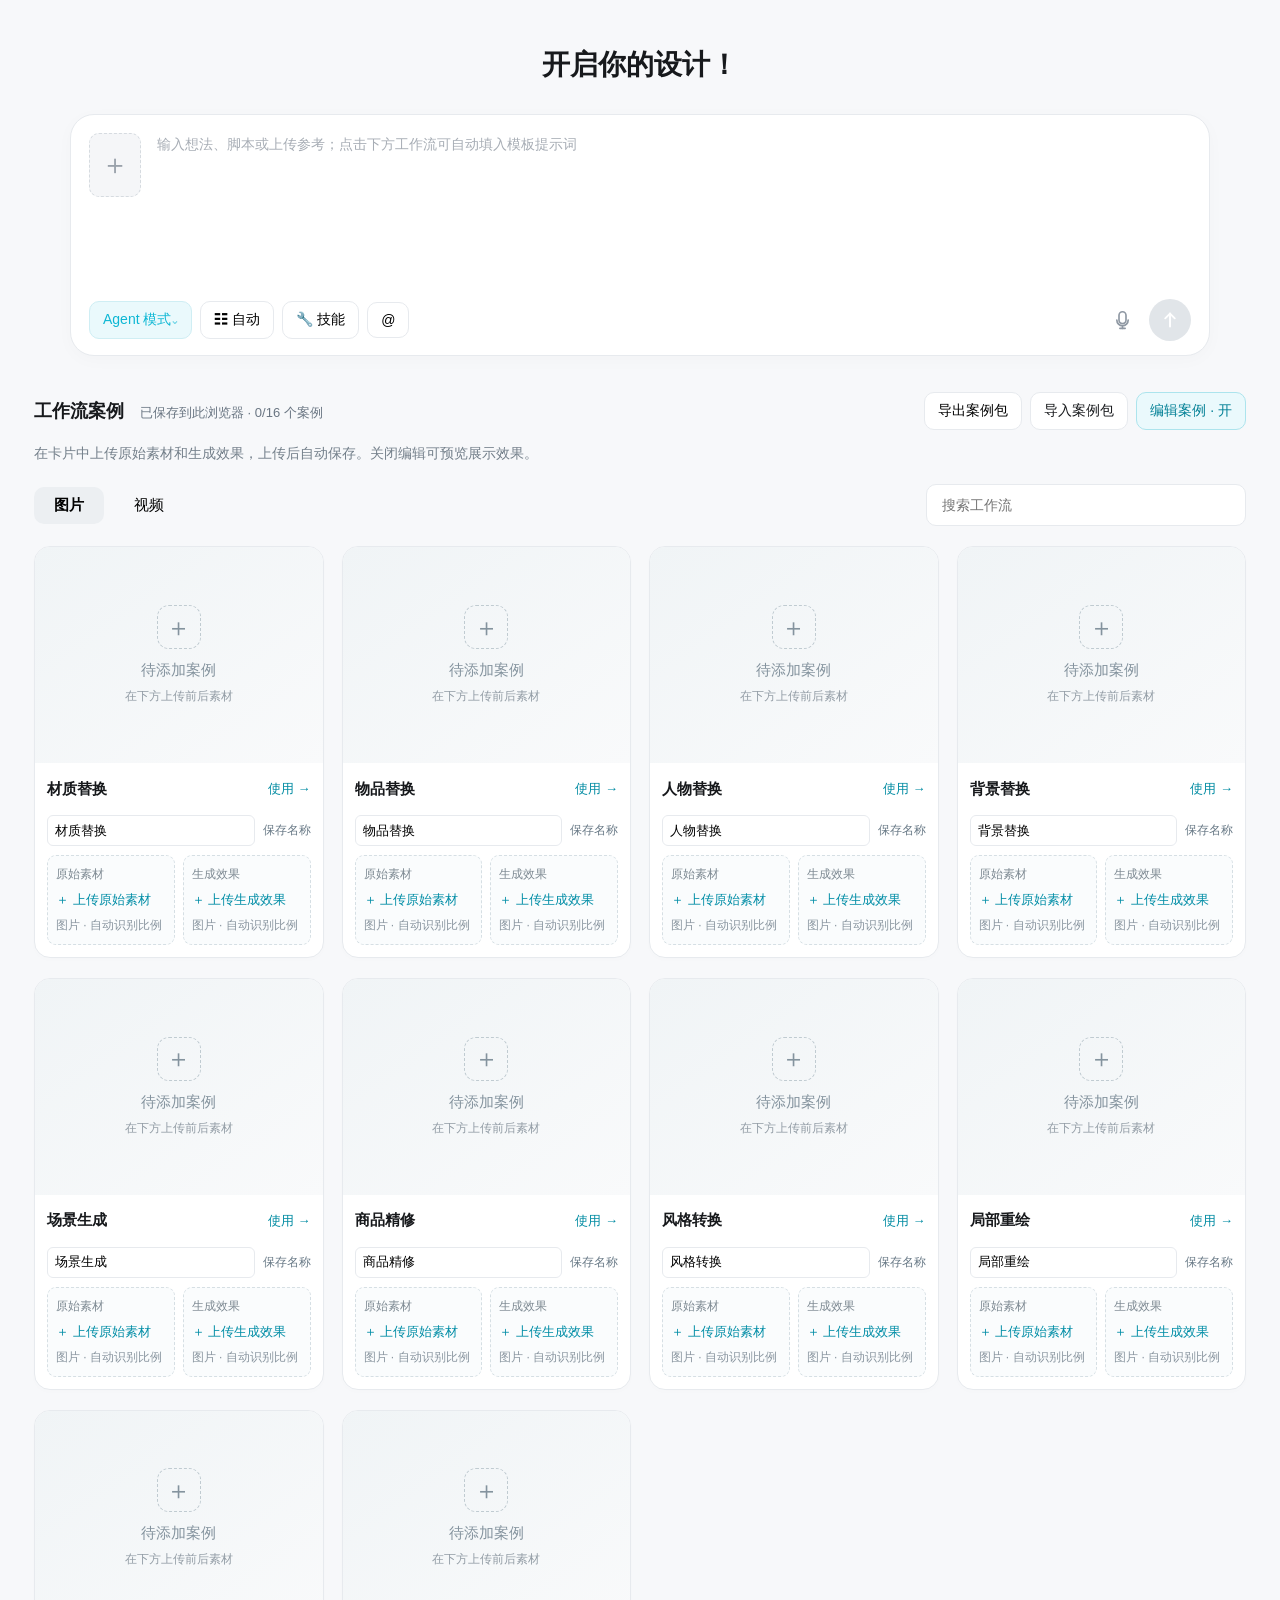
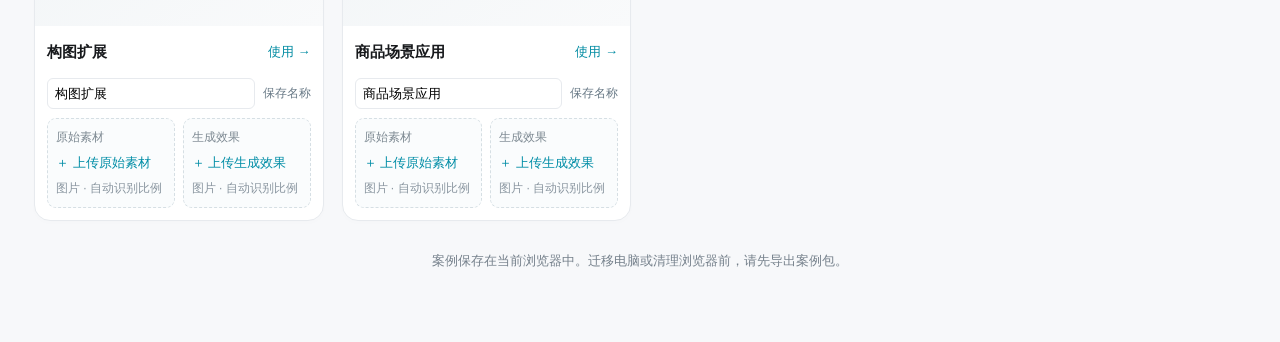
==== ai_workflow_prototype_v7_auto_panel.html @ 159d6019 "Add AI workflow prototype with case bundles, editable names and regression tests" ====
<!DOCTYPE html>
<html lang="zh-CN">
<head><meta charset="UTF-8"><meta name="viewport" content="width=device-width, initial-scale=1.0">
<title>AI 工作流创作首页 · 案例编辑版</title><link rel="stylesheet" href="styles.css"><link rel="stylesheet" href="cases.css"><link rel="icon" href="data:,">
<script src="workflows.js" defer></script><script src="cases.js" defer></script><script src="composer.js" defer></script></head>
<body>
<div class="page">
  <div class="title">开启你的设计！</div>

  <section class="composer" id="composer">
    <div class="asset-strip" id="assetStrip"></div>
    <div class="composer-main">
      <label class="upload-main" title="上传图片或视频">＋<input id="topUpload" type="file" accept="image/*,video/*" multiple hidden></label>
      <textarea id="prompt" aria-label="创作提示词" placeholder="输入想法、脚本或上传参考；点击下方工作流可自动填入模板提示词"></textarea>
    </div>
    <div class="composer-bottom">
      <div class="left-tools">
        <div class="tool mode" id="modeBtn">
          <span id="modeLabel">Agent 模式</span>⌄
          <div class="mode-menu">
            <div class="mode-item active" data-mode="agent">Agent 模式 <span>✓</span></div>
            <div class="mode-item" data-mode="image">图片生成</div>
            <div class="mode-item" data-mode="video">视频生成</div>
          </div>
        </div>
        <div class="auto-wrap"><button class="tool">☷ 自动</button>
<div class="auto-panel" id="autoPanel">
  <div class="auto-section">
    <div class="auto-label">比例</div>
    <div class="ratio-grid" id="ratioGrid">
      <button class="ratio-option active" data-ratio="自适应"><span class="ratio-icon"></span>自适应</button>
      <button class="ratio-option" data-ratio="1:1"><span class="ratio-icon"></span>1:1</button>
      <button class="ratio-option" data-ratio="2:3"><span class="ratio-icon"></span>2:3</button>
      <button class="ratio-option" data-ratio="3:2"><span class="ratio-icon"></span>3:2</button>
      <button class="ratio-option" data-ratio="4:5"><span class="ratio-icon"></span>4:5</button>
      <button class="ratio-option" data-ratio="5:4"><span class="ratio-icon"></span>5:4</button>
      <button class="ratio-option" data-ratio="16:9"><span class="ratio-icon"></span>16:9</button>
      <button class="ratio-option" data-ratio="9:16"><span class="ratio-icon"></span>9:16</button>
      <button class="ratio-option" data-ratio="21:9"><span class="ratio-icon"></span>21:9</button>
      <button class="ratio-option" data-ratio="9:21"><span class="ratio-icon"></span>9:21</button>
      <button class="ratio-option" data-ratio="3:4"><span class="ratio-icon"></span>3:4</button>
      <button class="ratio-option" data-ratio="4:3"><span class="ratio-icon"></span>4:3</button>
      <button class="ratio-option" data-ratio="1:2"><span class="ratio-icon"></span>1:2</button>
      <button class="ratio-option" data-ratio="2:1"><span class="ratio-icon"></span>2:1</button>
      <button class="ratio-option" data-ratio="1:3"><span class="ratio-icon"></span>1:3</button>
      <button class="ratio-option" data-ratio="3:1"><span class="ratio-icon"></span>3:1</button>
    </div>
  </div>
  <div class="auto-section">
    <div class="auto-label">图像质量</div>
    <div class="segmented" data-group="quality">
      <button>低</button><button class="active">中</button><button>高</button>
    </div>
  </div>
  <div class="auto-section">
    <div class="auto-label">分辨率</div>
    <div class="segmented" data-group="resolution">
      <button class="active">1K</button><button>2K</button><button>4K</button>
    </div>
  </div>
</div></div><button class="tool">🔧 技能</button><button class="tool">@</button>
      </div>
      <div class="right-tools">
      <button class="icon-btn mic-btn" type="button" aria-label="语音输入" title="语音输入">
        <svg viewBox="0 0 24 24" aria-hidden="true"><path d="M12 15.5a4 4 0 0 0 4-4V6a4 4 0 1 0-8 0v5.5a4 4 0 0 0 4 4Z"></path><path d="M5.5 11.5a6.5 6.5 0 0 0 13 0"></path><path d="M12 18v3"></path><path d="M9 21h6"></path></svg>
      </button>
      <button class="send" type="button" aria-label="发送" title="发送">
        <svg viewBox="0 0 24 24" aria-hidden="true"><path d="M12 19V5"></path><path d="m6.8 10.2 5.2-5.2 5.2 5.2"></path></svg>
      </button>
    </div>
    </div>
  </section>

  <section class="case-toolbar" aria-label="案例管理">
    <div><strong>工作流案例</strong><span class="save-status" id="saveStatus" role="status">正在读取本机案例…</span></div>
    <div class="case-actions">
      <button class="tool" id="exportCases">导出案例包</button>
      <label class="tool import-label">导入案例包<input id="importCases" type="file" accept=".aicases" hidden></label>
      <button class="tool edit-toggle" id="editCases" role="switch" aria-checked="true">编辑案例 · 开</button>
    </div>
  </section>
  <p class="edit-hint" id="editHint">在卡片中上传原始素材和生成效果，上传后自动保存。关闭编辑可预览展示效果。</p>
  <div class="content-head">
    <div class="tabs"><button class="tab active" data-tab="image">图片</button><button class="tab" data-tab="video">视频</button></div>
    <input id="search" class="search" aria-label="搜索工作流" placeholder="搜索工作流">
  </div>
  <section class="masonry" id="masonry" aria-label="工作流案例列表"></section>
  <p id="emptySearch" class="empty-search" hidden>没有找到对应工作流，请换个关键词。</p>
  <footer class="storage-note">案例保存在当前浏览器中。迁移电脑或清理浏览器前，请先导出案例包。</footer>
</div>


<dialog id="mediaDialog"><div class="dialog-head"><strong id="dialogTitle">查看原始文件</strong><button class="tool" id="closeDialog">关闭</button></div><div id="dialogMedia"></div></dialog>
<dialog id="importDialog"><h2>导入案例包</h2><p id="importSummary"></p><p>同一工作流的前后素材会按案例包整体替换；包内没有的工作流保持不变。新版案例包同时替换对应提示词模板；旧版案例包保留现有模板。第 3 版案例包同时恢复工作流名称，旧版包保留现有名称。</p><div class="dialog-actions"><button class="tool" id="cancelImport">取消</button><button class="tool primary" id="confirmImport">确认导入</button></div></dialog>
<div class="toast" id="toast" role="status" hidden></div>
</body></html>
---- styles.css ----
:root{--bg:#f7f8fa;--card:#fff;--text:#17191c;--muted:#969da6;--line:#e7eaee;--brand:#0db7d4;--brand-soft:#eaf9fc}
*{box-sizing:border-box}
body{margin:0;font-family:Inter,"PingFang SC","Microsoft YaHei",sans-serif;color:var(--text);background:var(--bg)}
.page{max-width:1480px;margin:0 auto;padding:58px 34px 70px}
.title{text-align:center;font-size:28px;font-weight:700;margin:16px 0 38px}
.title span{color:var(--brand)}
.composer{max-width:1140px;margin:0 auto 66px;background:#fff;border:1px solid var(--line);border-radius:24px;padding:18px 18px 14px;box-shadow:0 4px 18px rgba(0,0,0,.025)}
.composer.drag{outline:2px dashed var(--brand);outline-offset:4px}
.asset-strip{display:flex;gap:10px;flex-wrap:wrap;padding:2px 2px 12px}
.asset-strip:empty{display:none}
.asset{width:78px;height:78px;border-radius:12px;overflow:hidden;position:relative;border:1px solid var(--line);background:#f2f3f5}
.asset img,.asset video{width:100%;height:100%;object-fit:cover;display:block}
.asset button{position:absolute;right:4px;top:4px;width:22px;height:22px;border:0;border-radius:50%;background:rgba(0,0,0,.62);color:#fff;cursor:pointer;font-size:13px}
.composer-main{display:flex;gap:14px;min-height:158px}
.upload-main{width:52px;height:64px;flex:0 0 auto;border-radius:10px;border:1px dashed #d6dbe0;background:#f5f6f8;display:flex;align-items:center;justify-content:center;font-size:28px;color:#9aa2ab;cursor:pointer;user-select:none}
textarea{width:100%;min-height:148px;max-height:190px;border:0;outline:0;resize:none;background:transparent;font-size:13px;font-weight:400;line-height:1.48;color:#333;padding:3px 2px 0}
textarea::placeholder{color:#a7adb5}
.composer-bottom{display:flex;align-items:center;justify-content:space-between;gap:12px;margin-top:8px}
.left-tools,.right-tools{display:flex;align-items:center;gap:8px}
.tool{border:1px solid var(--line);background:#fff;border-radius:10px;padding:9px 13px;font-size:14px;cursor:pointer}
.mode{color:var(--brand);background:var(--brand-soft);border-color:#cfeef4;position:relative}
.mode-menu{display:none;position:absolute;top:44px;left:0;width:182px;padding:8px;border:1px solid var(--line);background:#fff;border-radius:14px;box-shadow:0 14px 34px rgba(0,0,0,.12);z-index:50;color:#333}
.mode.open .mode-menu{display:block}
.mode-item{padding:10px 12px;border-radius:9px;display:flex;justify-content:space-between}
.mode-item:hover,.mode-item.active{background:#f3f5f7}
.icon-btn{width:38px;height:38px;border:0;background:transparent;border-radius:50%;display:flex;align-items:center;justify-content:center;cursor:pointer;color:#8f98a3;padding:0}
.icon-btn:hover{background:#f3f5f7}
.icon-btn svg{width:21px;height:21px;fill:none;stroke:currentColor;stroke-width:1.9;stroke-linecap:round;stroke-linejoin:round}
.send{width:42px;height:42px;border:0;border-radius:50%;background:#e1e5e9;color:#fff;display:flex;align-items:center;justify-content:center;cursor:pointer;padding:0}
.send:hover{background:#17191c}
.send svg{width:22px;height:22px;fill:none;stroke:currentColor;stroke-width:2.1;stroke-linecap:round;stroke-linejoin:round}
.content-head{display:flex;align-items:center;justify-content:space-between;gap:16px;margin-bottom:30px}
.tabs{display:flex;gap:10px}
.tab{border:0;background:transparent;padding:9px 20px;border-radius:10px;cursor:pointer;font-size:15px}
.tab.active{background:#eceff2;font-weight:600}
.search{width:320px;max-width:44vw;border:1px solid var(--line);background:#fff;border-radius:10px;padding:12px 15px;outline:0;font-size:14px}
.auto-wrap{position:relative}
.auto-panel{
  position:absolute;left:0;bottom:46px;width:306px;padding:16px;
  background:rgba(255,255,255,.98);border:1px solid #e8eaee;border-radius:16px;
  box-shadow:0 12px 36px rgba(25,32,45,.12);z-index:80;display:none;
}
.auto-panel.open{display:block}
.auto-section+.auto-section{margin-top:16px}
.auto-label{font-size:12px;font-weight:600;color:#7b818c;margin-bottom:9px}
.ratio-grid{display:grid;grid-template-columns:repeat(5,1fr);gap:8px 6px}
.ratio-option{
  border:0;background:transparent;border-radius:9px;padding:6px 2px;
  font-size:11px;color:#6e7580;cursor:pointer;text-align:center;
}
.ratio-icon{display:block;margin:0 auto 4px;border:1.5px solid #89919d;border-radius:2px;width:14px;height:14px}
.ratio-option[data-ratio="2:3"] .ratio-icon{width:10px;height:15px}
.ratio-option[data-ratio="3:2"] .ratio-icon{width:16px;height:10px}
.ratio-option[data-ratio="4:5"] .ratio-icon{width:12px;height:15px}
.ratio-option[data-ratio="5:4"] .ratio-icon{width:16px;height:12px}
.ratio-option[data-ratio="16:9"] .ratio-icon{width:18px;height:10px}
.ratio-option[data-ratio="9:16"] .ratio-icon{width:9px;height:17px}
.ratio-option[data-ratio="21:9"] .ratio-icon{width:19px;height:8px}
.ratio-option[data-ratio="9:21"] .ratio-icon{width:8px;height:19px}
.ratio-option[data-ratio="3:4"] .ratio-icon{width:11px;height:15px}
.ratio-option[data-ratio="4:3"] .ratio-icon{width:16px;height:12px}
.ratio-option[data-ratio="1:2"] .ratio-icon{width:8px;height:17px}
.ratio-option[data-ratio="2:1"] .ratio-icon{width:18px;height:9px}
.ratio-option[data-ratio="1:3"] .ratio-icon{width:7px;height:19px}
.ratio-option[data-ratio="3:1"] .ratio-icon{width:20px;height:7px}
.ratio-option.active{background:#eef7fb;color:#2398b8;font-weight:600}
.ratio-option.active .ratio-icon{border-color:#2398b8}
.segmented{display:grid;grid-template-columns:repeat(3,1fr);gap:3px;padding:3px;background:#f4f5f7;border-radius:9px}
.segmented button{border:0;background:transparent;border-radius:7px;padding:7px 4px;font-size:12px;color:#7a808a;cursor:pointer}
.segmented button.active{background:#fff;color:#2d333b;box-shadow:0 1px 5px rgba(30,38,50,.08);font-weight:600}


@media(max-width:760px){.page{padding:28px 16px 48px}.title{font-size:22px}.content-head{flex-direction:column;align-items:stretch}.search{width:100%;max-width:none}}
---- cases.css ----
/* Case editor: preserve the original light surface and cyan accent. */
button,input,textarea{font:inherit}button,label{ -webkit-tap-highlight-color:transparent }button:focus-visible,label:focus-within,input:focus-visible{outline:3px solid #008da6;outline-offset:3px}button:disabled{opacity:.5;cursor:wait}[hidden]{display:none!important}
.page{padding-top:30px}.title{margin-bottom:30px}.composer{margin-bottom:36px}textarea{font-size:14px}.tool{white-space:nowrap}.case-toolbar{display:flex;align-items:center;justify-content:space-between;gap:18px;margin-bottom:12px}.case-toolbar strong{font-size:18px}.save-status{display:inline-block;font-size:13px;color:#697582;margin-left:16px}.save-status.error{color:#b52e34}.case-actions{display:flex;gap:8px;align-items:center}.import-label{cursor:pointer}.edit-toggle[aria-checked=true],.primary{background:var(--brand-soft);border-color:#ace4ed;color:#007f95}.edit-hint{font-size:14px;line-height:1.6;color:#737f8a;margin:0 0 20px}.content-head{margin-bottom:20px}.storage-note{font-size:13px;color:#75808b;text-align:center;margin-top:30px;line-height:1.6}
.masonry{display:grid;grid-template-columns:repeat(var(--columns,4),minmax(0,1fr));column-count:auto;gap:18px;align-items:start}.case-column{min-width:0;display:flex;flex-direction:column;gap:20px}.case-card{min-width:0;padding:0 0 12px;background:white;border:1px solid var(--line);border-radius:16px;overflow:hidden;box-shadow:0 2px 6px #17233103}.case-card.selected{border-color:var(--brand);box-shadow:0 0 0 1px var(--brand)}.case-stage{width:100%;position:relative;overflow:hidden;background:#eef1f4;isolation:isolate}.comparison-media{display:block!important;position:absolute;inset:0;width:100%!important;height:100%!important;object-fit:contain!important;pointer-events:none;background:#eef1f4}.after-media{z-index:1}.case-label{position:absolute;top:10px;z-index:3;background:#1a252bc4;color:white;font-size:12px;border-radius:5px;padding:4px 7px;pointer-events:none}.case-label.before{left:10px}.case-label.after{right:10px}.case-divider{position:absolute;top:0;bottom:0;width:2px;background:#fff;box-shadow:0 0 3px #0007;z-index:4;pointer-events:none;transform:translateX(-50%)}.case-grip{position:absolute;top:50%;left:50%;transform:translate(-50%,-50%);width:32px;height:32px;display:grid;place-items:center;background:white;color:#465362;box-shadow:0 2px 10px #0003;border-radius:50%;font-size:20px}.compare-slider{position:absolute;inset:0;margin:0;width:100%;height:100%;opacity:0;cursor:ew-resize;z-index:5;touch-action:pan-y}.case-stage:focus-within{outline:3px solid var(--brand);outline-offset:-3px}.case-stage:focus-within .case-grip{background:var(--brand);color:white}.case-empty{aspect-ratio:4/3;display:flex;align-items:center;justify-content:center;flex-direction:column;gap:8px;background:linear-gradient(145deg,#f0f4f6,#f9fafb);color:#84939e}.empty-mark{font-size:25px;border:1px dashed #c0cbd1;border-radius:12px;width:44px;height:44px;display:grid;place-items:center;margin-bottom:4px}.empty-title{font-size:15px}.empty-detail{font-size:12px;color:#929ca5}.case-heading{display:flex;align-items:center;justify-content:space-between;gap:8px;padding:12px 12px 4px}.case-title{font-size:15px;font-weight:600;background:none;border:0;padding:0;text-align:left;cursor:pointer;color:var(--text)}.use-workflow{border:0;background:transparent;color:#008ba2;white-space:nowrap;cursor:pointer;padding:5px 0 5px 8px;font-size:13px}.upload-slots{display:grid;grid-template-columns:1fr 1fr;gap:8px;padding:9px 12px 0}.upload-slot{position:relative;border:1px dashed #d6dfe4;background:#fafcfd;border-radius:9px;padding:10px 8px;min-width:0}.slot-label{font-size:12px;color:#7d8992;margin-bottom:7px}.upload-label{display:inline-block;font-size:13px;color:#008da6;cursor:pointer;position:relative;border-radius:3px}.upload-label input{position:absolute;inset:0;width:100%;opacity:0;cursor:pointer}.remove-button{border:0;background:transparent;color:#8b6262;font-size:12px;padding:0;margin-left:9px;cursor:pointer}.file-info{font-size:12px;color:#8a96a0;white-space:nowrap;overflow:hidden;text-overflow:ellipsis;margin-top:8px}.original-actions{display:flex;justify-content:space-between;gap:6px;padding:8px 12px 0}.small-button{font-size:12px;background:none;border:0;color:#687986;cursor:pointer;padding:2px 0;white-space:nowrap}.small-button:hover,.case-title:hover{color:#008da6}.playback{display:flex;align-items:center;gap:9px;padding:10px 12px 3px;min-height:34px}.playback button{color:#007f95;min-width:30px;font-size:13px}.video-seek{width:0;flex:1;min-width:0;accent-color:#0aa6bf}.video-time{font-size:11px;color:#788590;white-space:nowrap}.media-note{font-size:12px;line-height:1.5;color:#7d8992;padding:3px 12px;margin:0}.empty-search{text-align:center;color:#788591;padding:50px 10px}.saving .upload-label,.saving .import-label{pointer-events:none;opacity:.5}
dialog{border:1px solid var(--line);border-radius:18px;padding:22px;max-width:min(94vw,1100px);max-height:94vh;box-shadow:0 20px 80px #14283e33}dialog::backdrop{background:#15202e85}#mediaDialog{width:max-content}.dialog-head{display:flex;justify-content:space-between;align-items:center;gap:24px;margin-bottom:16px}.dialog-head strong{font-size:15px}#dialogMedia img,#dialogMedia video{display:block;max-width:85vw;max-height:74vh;object-fit:contain;margin:auto}#importDialog{max-width:520px}#importDialog h2{font-size:20px;margin:0 0 14px}#importDialog p{font-size:15px;line-height:1.7;color:#62717d}.dialog-actions{display:flex;justify-content:flex-end;gap:10px;margin-top:20px}.toast{position:fixed;bottom:26px;left:50%;transform:translateX(-50%);z-index:1000;padding:13px 20px;border-radius:12px;color:#fff;background:#243340;box-shadow:0 5px 24px #182c3d25;font-size:14px;line-height:1.5;max-width:calc(100vw - 32px);width:max-content}
@media(max-width:1180px){.case-toolbar{align-items:flex-start}.save-status{display:block;margin:7px 0 0}.case-actions{flex-wrap:wrap;justify-content:flex-end}}
@media(max-width:700px){.page{padding:20px 16px 35px}.title{font-size:24px;margin-top:8px}.composer{padding:14px;border-radius:18px}.composer-bottom{align-items:flex-start}.left-tools{flex-wrap:wrap;gap:6px}.left-tools .tool{font-size:13px;padding:8px}.right-tools{gap:2px}.mic-btn{display:none}.composer-main{gap:10px}.case-toolbar{flex-direction:column;gap:14px}.case-actions{justify-content:flex-start;width:100%}.case-actions .tool{font-size:13px;padding:9px}.edit-hint{font-size:13px}.search{max-width:52%;width:210px;padding:10px;font-size:13px}.tab{padding:9px 14px}.masonry{gap:12px}.upload-slots{padding:8px 9px 0;gap:5px}.upload-slot{padding:8px 6px}.upload-label{font-size:12px}.case-heading{padding-left:10px;padding-right:10px}.auto-panel{left:-65px;max-width:calc(100vw - 34px)}.dialog-head{gap:12px}.dialog-head strong{font-size:13px}}
@media(prefers-reduced-motion:reduce){*{scroll-behavior:auto!important;transition:none!important}}

.case-card[tabindex]{cursor:pointer}.case-card[tabindex]:focus-visible{outline:3px solid var(--brand);outline-offset:3px}

.workflow-name-editor{display:flex;gap:8px;padding:8px 12px 0;align-items:center}.workflow-name-editor input{min-width:0;width:0;flex:1;border:1px solid var(--line);border-radius:6px;padding:7px;font-size:13px}.workflow-name-editor button{flex-shrink:0}
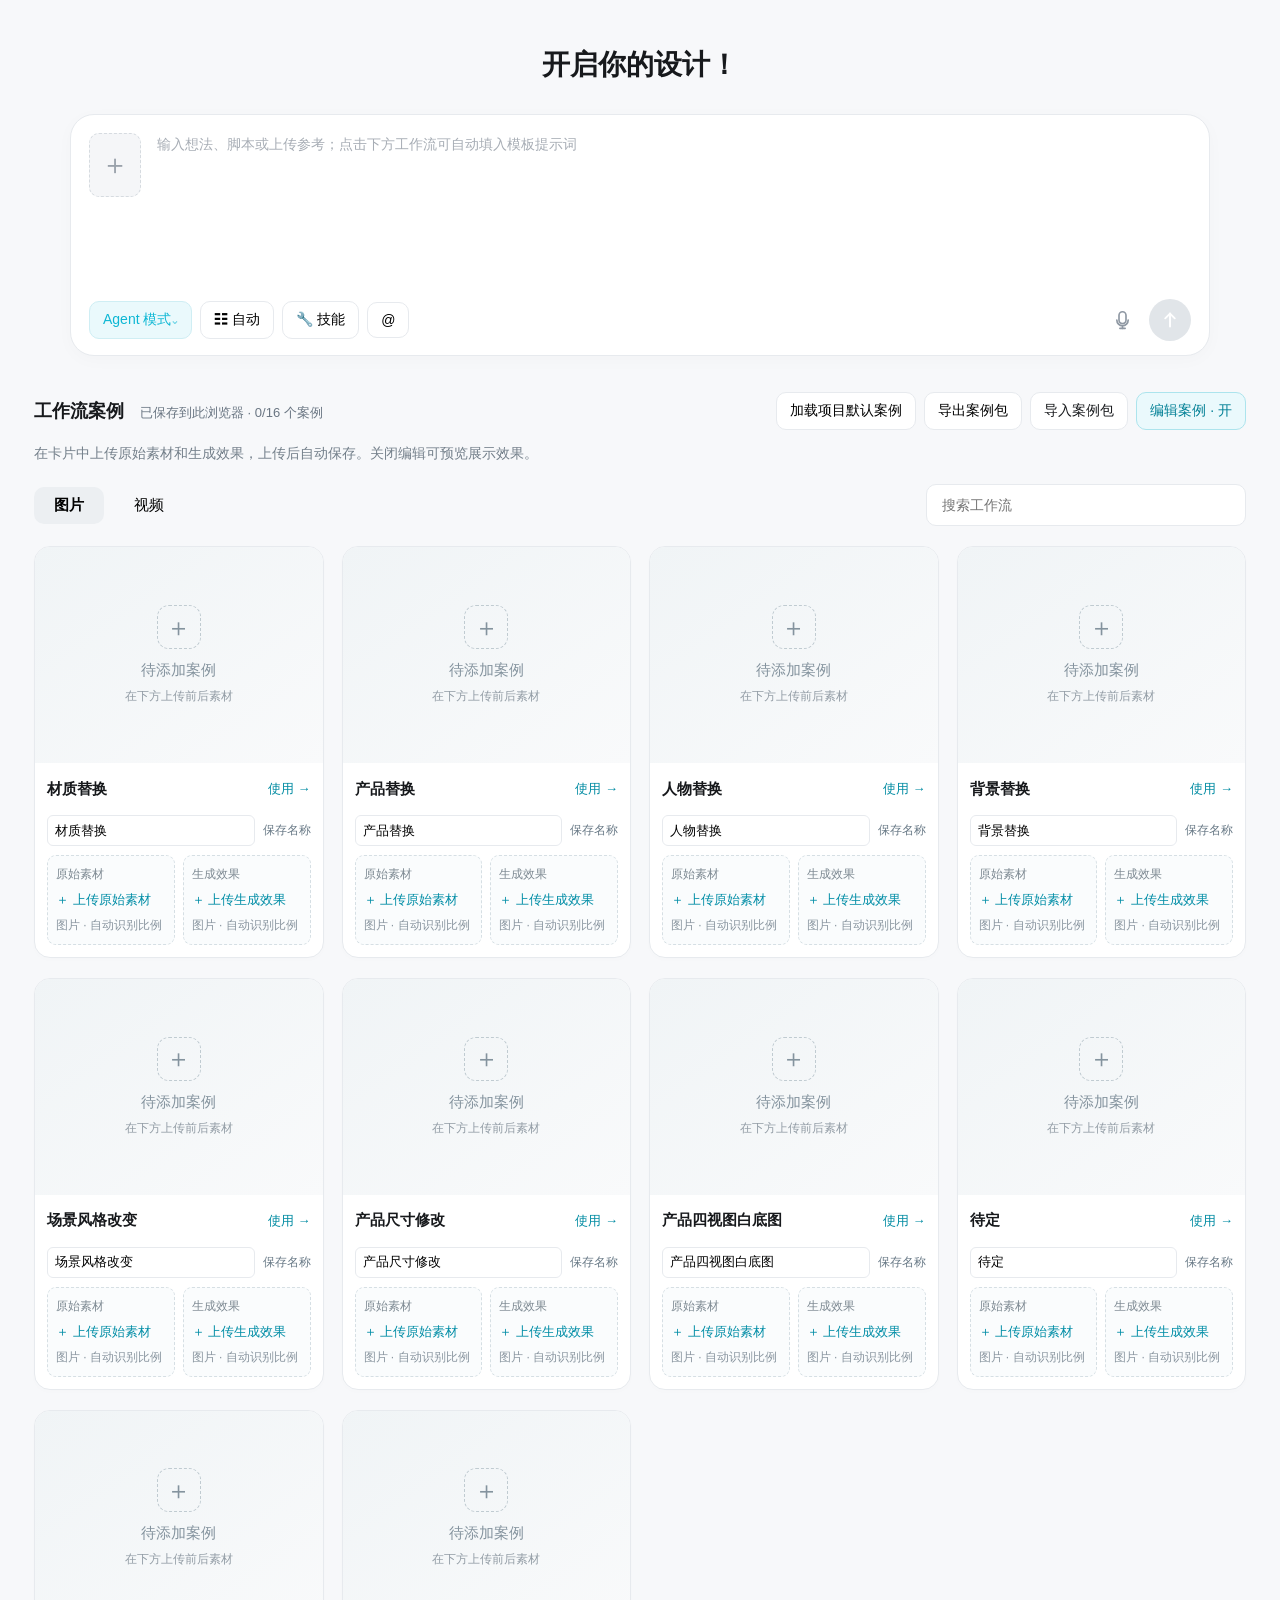
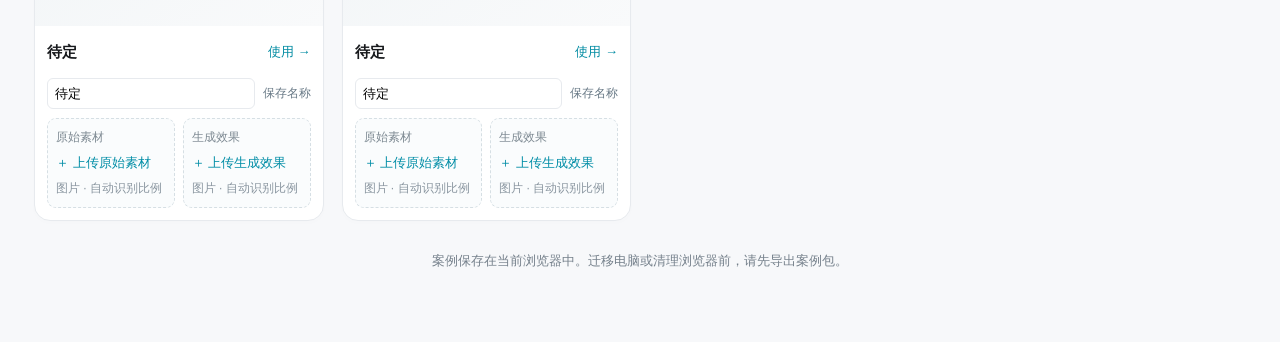
==== commit b0563840: "Bundle default workflow names and document templates with first-run loading" ====
--- a/ai_workflow_prototype_v7_auto_panel.html
+++ b/ai_workflow_prototype_v7_auto_panel.html
@@ -74,6 +74,7 @@
   <section class="case-toolbar" aria-label="案例管理">
     <div><strong>工作流案例</strong><span class="save-status" id="saveStatus" role="status">正在读取本机案例…</span></div>
     <div class="case-actions">
+      <button class="tool" id="loadDefaults">加载项目默认案例</button>
       <button class="tool" id="exportCases">导出案例包</button>
       <label class="tool import-label">导入案例包<input id="importCases" type="file" accept=".aicases" hidden></label>
       <button class="tool edit-toggle" id="editCases" role="switch" aria-checked="true">编辑案例 · 开</button>
